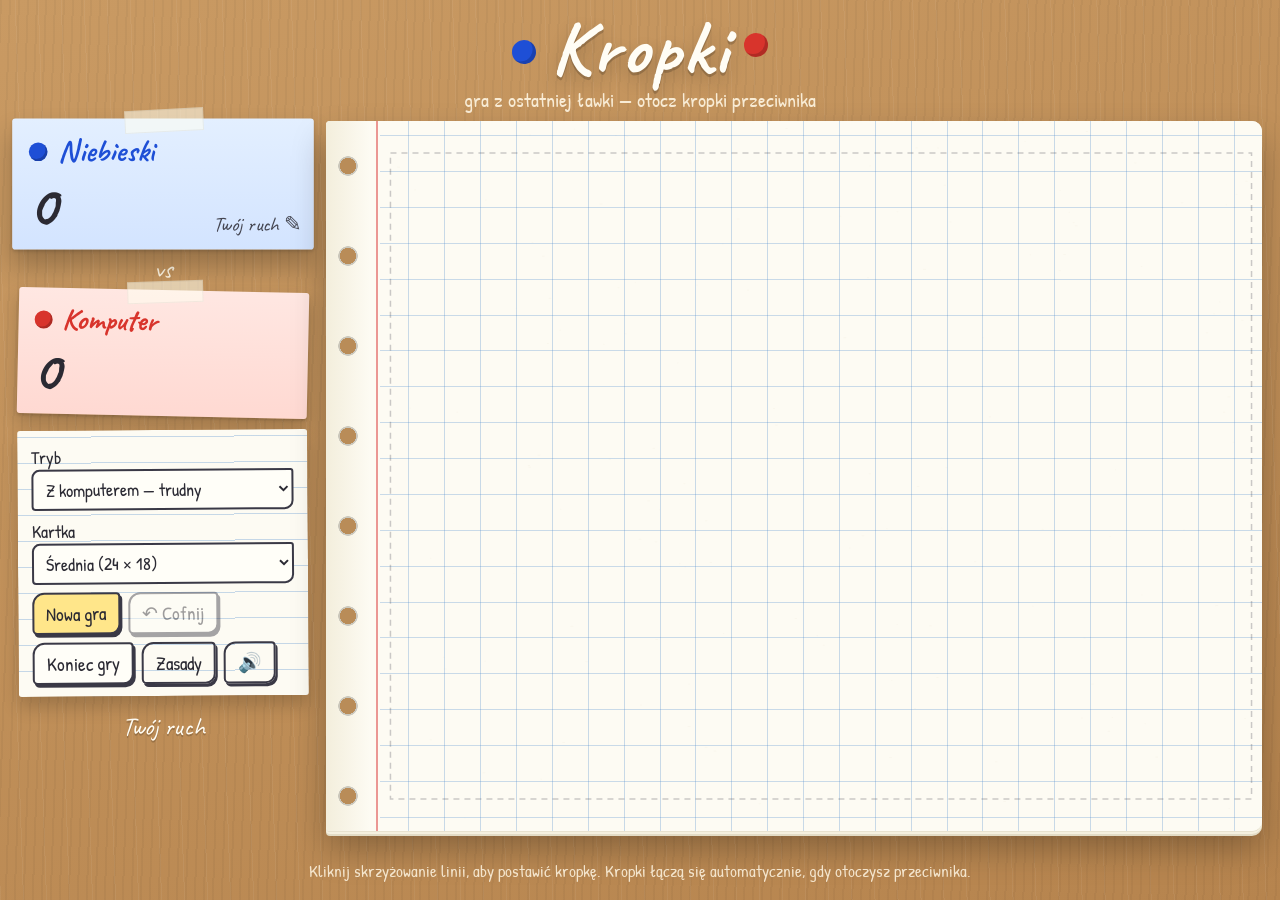
==== index.html @ e4269069 "Kropki: gra w kropki z zeszytu w HTML Co-Authored-By: Claude Opus 5.5 <noreply@anthropic.com> Claude" ====
<!DOCTYPE html>
<html lang="pl">
<head>
  <meta charset="UTF-8">
  <meta name="viewport" content="width=device-width, initial-scale=1, viewport-fit=cover">
  <title>Kropki — gra z zeszytu</title>
  <meta name="description" content="Klasyczna gra w kropki z kratkowanego zeszytu. Otocz kropki przeciwnika!">
  <link rel="preconnect" href="https://fonts.googleapis.com">
  <link rel="preconnect" href="https://fonts.gstatic.com" crossorigin>
  <link href="https://fonts.googleapis.com/css2?family=Caveat:wght@500;700&family=Patrick+Hand&display=swap" rel="stylesheet">
  <link rel="stylesheet" href="css/style.css">
  <link rel="icon" href="data:image/svg+xml,<svg xmlns='http://www.w3.org/2000/svg' viewBox='0 0 32 32'><rect width='32' height='32' rx='6' fill='%23fdfbf3'/><circle cx='10' cy='16' r='5' fill='%231e4fd6'/><circle cx='22' cy='16' r='5' fill='%23d8342c'/></svg>">
</head>
<body>
  <div class="desk">
    <header class="top">
      <h1 class="logo">
        <span class="logo-dot blue"></span>Kropki<span class="logo-dot red"></span>
      </h1>
      <p class="tagline">gra z ostatniej ławki — otocz kropki przeciwnika</p>
    </header>

    <main class="layout">
      <aside class="panel">
        <div class="players">
          <div class="player p1" id="card1">
            <div class="player-head">
              <span class="ink blue"></span>
              <input class="name" id="name1" value="Niebieski" maxlength="14" aria-label="Imię gracza 1">
            </div>
            <div class="score" id="score1">0</div>
            <div class="turn-flag">Twój ruch ✎</div>
          </div>
          <div class="vs">vs</div>
          <div class="player p2" id="card2">
            <div class="player-head">
              <span class="ink red"></span>
              <input class="name" id="name2" value="Czerwony" maxlength="14" aria-label="Imię gracza 2">
            </div>
            <div class="score" id="score2">0</div>
            <div class="turn-flag">Twój ruch ✎</div>
          </div>
        </div>

        <div class="controls">
          <label>Tryb
            <select id="mode">
              <option value="pvp">2 graczy (jeden ekran)</option>
              <option value="ai1">Z komputerem — łatwy</option>
              <option value="ai2" selected>Z komputerem — trudny</option>
            </select>
          </label>
          <label>Kartka
            <select id="size">
              <option value="16x12">Mała (16 × 12)</option>
              <option value="24x18" selected>Średnia (24 × 18)</option>
              <option value="32x24">Duża (32 × 24)</option>
            </select>
          </label>
          <div class="buttons">
            <button id="newGame" class="btn primary">Nowa gra</button>
            <button id="undo" class="btn">↶ Cofnij</button>
            <button id="endGame" class="btn">Koniec gry</button>
            <button id="rulesBtn" class="btn ghost">Zasady</button>
            <button id="soundBtn" class="btn ghost" aria-pressed="true">🔊</button>
          </div>
        </div>
        <p class="status" id="status"></p>
      </aside>

      <section class="notebook">
        <div class="page" id="page">
          <canvas id="board" aria-label="Plansza gry w kropki"></canvas>
          <div class="toast" id="toast"></div>
        </div>
      </section>
    </main>

    <footer class="foot">Kliknij skrzyżowanie linii, aby postawić kropkę. Kropki łączą się automatycznie, gdy otoczysz przeciwnika.</footer>
  </div>

  <dialog id="rules" class="sheet">
    <h2>Zasady gry w kropki</h2>
    <ol>
      <li>Grają dwie osoby, na zmianę stawiając kropki na skrzyżowaniach linii.</li>
      <li>Celem jest <b>otoczenie</b> kropek przeciwnika zamkniętym łańcuchem własnych kropek.</li>
      <li>Łączyć można tylko kropki sąsiednie — w poziomie, w pionie lub po skosie (najbliższe otoczenie).</li>
      <li>Gdy otoczysz kropki przeciwnika, gra sama je obrysuje — są „złapane” i liczą się jako Twoje punkty.</li>
      <li>Złapanych kropek nie można już używać do budowania obwódek. Wnętrze zamkniętego obszaru jest zajęte.</li>
      <li>Jeśli postawisz kropkę wewnątrz cudzego zamkniętego „domku”, zostanie od razu złapana.</li>
      <li>Wygrywa osoba, która pozamyka więcej kropek. Gra kończy się, gdy zabraknie miejsc albo po kliknięciu „Koniec gry”.</li>
    </ol>
    <form method="dialog"><button class="btn primary">Do gry!</button></form>
  </dialog>

  <dialog id="over" class="sheet">
    <h2 id="overTitle">Koniec gry</h2>
    <p id="overText"></p>
    <form method="dialog" class="row">
      <button class="btn" value="close">Zobacz planszę</button>
      <button class="btn primary" value="again">Jeszcze raz</button>
    </form>
  </dialog>

  <script src="js/engine.js"></script>
  <script src="js/app.js"></script>
</body>
</html>
---- css/style.css ----
:root {
  --blue: #1e4fd6;
  --red: #d8342c;
  --paper: #fdfbf3;
  --grid: rgba(80, 140, 205, .32);
  --ink: #2b2a33;
  --desk1: #c99a63;
  --desk2: #b6844e;
  --hand: 'Caveat', 'Patrick Hand', 'Comic Sans MS', cursive;
  --hand2: 'Patrick Hand', 'Caveat', 'Comic Sans MS', cursive;
}

* { box-sizing: border-box; }
html { height: 100%; background: #b6844e; }
body { margin: 0; min-height: 100%; }
body {
  font-family: var(--hand2);
  color: var(--ink);
  background:
    repeating-linear-gradient(92deg, rgba(0,0,0,.035) 0 2px, transparent 2px 9px),
    repeating-linear-gradient(88deg, rgba(255,255,255,.05) 0 1px, transparent 1px 23px),
    linear-gradient(160deg, var(--desk1), var(--desk2));
  min-height: 100vh;
}

.desk { max-width: 1400px; margin: 0 auto; padding: 14px 18px 18px; display: flex; flex-direction: column; min-height: 100vh; }

.top { text-align: center; margin-bottom: 8px; }
.logo {
  font-family: var(--hand); font-weight: 700; font-size: clamp(44px, 7vw, 76px);
  margin: 0; line-height: .9; color: #fffdf5; letter-spacing: 2px;
  text-shadow: 0 3px 0 rgba(0,0,0,.18), 0 8px 18px rgba(0,0,0,.18);
  display: inline-flex; align-items: center; gap: 14px;
}
.logo-dot { width: .32em; height: .32em; border-radius: 50%; display: inline-block; box-shadow: inset -3px -3px 0 rgba(0,0,0,.18); }
.logo-dot.blue { background: var(--blue); transform: translateY(4px) rotate(-8deg); }
.logo-dot.red { background: var(--red); transform: translateY(-3px); }
.tagline { margin: 4px 0 0; color: #fff6e3; font-size: 20px; opacity: .9; }

.layout { display: grid; grid-template-columns: 290px 1fr; gap: 18px; flex: 1; min-height: 0; }

/* ---------- panel boczny: karteczki ---------- */
.panel { display: flex; flex-direction: column; gap: 14px; }
.players { display: flex; flex-direction: column; gap: 6px; align-items: stretch; }
.vs { text-align: center; font-family: var(--hand); font-size: 28px; color: #fff6e3; margin: -2px 0; }

.player {
  position: relative; padding: 12px 16px 14px; border-radius: 3px;
  box-shadow: 0 10px 18px rgba(0,0,0,.18), 0 2px 3px rgba(0,0,0,.15);
  transition: transform .25s ease, box-shadow .25s ease;
}
.player.p1 { background: linear-gradient(180deg, #e3efff, #d3e4ff); transform: rotate(-1.4deg); }
.player.p2 { background: linear-gradient(180deg, #ffe7e2, #ffd9d2); transform: rotate(1.2deg); }
.player::before { /* taśma klejąca */
  content: ''; position: absolute; top: -9px; left: 50%; width: 74px; height: 20px; margin-left: -37px;
  background: rgba(255,255,240,.55); border: 1px solid rgba(0,0,0,.05); transform: rotate(-3deg);
}
.player.active { transform: rotate(0) scale(1.04); box-shadow: 0 16px 26px rgba(0,0,0,.24), 0 2px 3px rgba(0,0,0,.15); }
.player-head { display: flex; align-items: center; gap: 10px; }
.ink { width: 18px; height: 18px; border-radius: 50%; flex: none; box-shadow: inset -2px -2px 0 rgba(0,0,0,.2); }
.ink.blue { background: var(--blue); }
.ink.red { background: var(--red); }
.name {
  font-family: var(--hand); font-weight: 700; font-size: 30px; border: 0; background: transparent;
  width: 100%; color: var(--ink); padding: 0; outline: none; border-bottom: 2px dashed transparent;
}
.name:focus { border-bottom-color: rgba(0,0,0,.25); }
.p1 .name { color: var(--blue); }
.p2 .name { color: var(--red); }
.score { font-family: var(--hand); font-weight: 700; font-size: 58px; line-height: 1; margin-top: 2px; }
.score.bump { animation: bump .5s ease; }
@keyframes bump { 0% { transform: scale(1); } 40% { transform: scale(1.35) rotate(-4deg); } 100% { transform: scale(1); } }
.turn-flag {
  position: absolute; right: 12px; bottom: 12px; font-size: 20px; opacity: 0; transform: translateY(4px);
  transition: .25s; font-family: var(--hand);
}
.player.active .turn-flag { opacity: .85; transform: none; }

.controls {
  background: var(--paper); padding: 14px 14px 12px; border-radius: 3px; transform: rotate(-.4deg);
  box-shadow: 0 10px 18px rgba(0,0,0,.18);
  background-image: repeating-linear-gradient(0deg, transparent 0 25px, var(--grid) 25px 26px);
}
.controls label { display: flex; flex-direction: column; font-size: 18px; margin-bottom: 8px; }
select {
  font-family: var(--hand2); font-size: 18px; padding: 5px 8px; border: 2px solid #3a3946;
  border-radius: 8px 3px 9px 4px; background: #fffef8; color: var(--ink); cursor: pointer;
}
.buttons { display: flex; flex-wrap: wrap; gap: 8px; margin-top: 4px; }
.btn {
  font-family: var(--hand2); font-size: 19px; padding: 6px 12px; cursor: pointer; color: var(--ink);
  background: #fffef8; border: 2px solid #3a3946; border-radius: 12px 4px 10px 5px;
  box-shadow: 2px 3px 0 #3a3946; transition: transform .1s, box-shadow .1s;
}
.btn:hover { transform: translate(-1px, -1px); box-shadow: 3px 4px 0 #3a3946; }
.btn:active { transform: translate(2px, 3px); box-shadow: 0 0 0 #3a3946; }
.btn.primary { background: #ffe68a; }
.btn.ghost { background: transparent; }
.btn:disabled { opacity: .45; pointer-events: none; }

.status {
  margin: 0; font-family: var(--hand); font-size: 26px; color: #fffdf5; text-align: center;
  text-shadow: 0 2px 0 rgba(0,0,0,.18); min-height: 1.3em;
}

/* ---------- zeszyt ---------- */
.notebook { min-height: 0; display: flex; height: calc(100vh - 190px); min-height: 440px; }
.page {
  position: relative; flex: 1; min-height: 420px; background: var(--paper); border-radius: 4px 10px 10px 4px;
  box-shadow: 0 1px 0 #e8e2cf, 0 3px 0 #f5f0df, 0 5px 0 #e3dcc6, 0 18px 34px rgba(0,0,0,.28);
  padding-left: 54px; overflow: hidden;
}
.page::before { /* dziurki od segregatora */
  content: ''; position: absolute; left: 0; top: 0; bottom: 0; width: 44px;
  background: radial-gradient(circle at 22px 50%, #b98c58 0 8px, rgba(0,0,0,.18) 8px 9.5px, transparent 10px) 0 0 / 44px 90px repeat-y,
              linear-gradient(90deg, #f3eedc, var(--paper));
}
.page::after { /* czerwony margines */
  content: ''; position: absolute; left: 50px; top: 0; bottom: 0; width: 2px; background: rgba(220, 70, 70, .55);
}
canvas#board { position: absolute; top: 0; bottom: 0; left: 54px; width: calc(100% - 54px); height: 100%; display: block; touch-action: manipulation; cursor: crosshair; }

.toast {
  position: absolute; left: 50%; top: 18px; transform: translate(-50%, -20px) rotate(-2deg); opacity: 0;
  background: #fff3a6; padding: 6px 16px; font-family: var(--hand); font-weight: 700; font-size: 26px;
  box-shadow: 0 8px 16px rgba(0,0,0,.2); transition: .3s; pointer-events: none; white-space: nowrap;
}
.toast.show { opacity: 1; transform: translate(-50%, 0) rotate(-2deg); }

.foot { text-align: center; color: #fff6e3; font-size: 17px; margin-top: 12px; opacity: .85; }

/* ---------- okna dialogowe ---------- */
dialog.sheet {
  border: 0; padding: 22px 28px; max-width: 560px; width: calc(100% - 32px); border-radius: 4px; color: var(--ink);
  background: var(--paper) repeating-linear-gradient(0deg, transparent 0 27px, var(--grid) 27px 28px);
  box-shadow: 0 24px 60px rgba(0,0,0,.4); font-size: 20px; line-height: 28px;
}
dialog::backdrop { background: rgba(40, 25, 10, .45); backdrop-filter: blur(2px); }
dialog h2 { font-family: var(--hand); font-size: 40px; margin: 0 0 6px; line-height: 1.1; }
dialog ol { padding-left: 22px; margin: 6px 0 14px; }
dialog .row { display: flex; gap: 10px; justify-content: flex-end; }
#overText { font-size: 24px; }

/* ---------- mobile ---------- */
@media (max-width: 860px) {
  .desk { padding: 8px 8px 12px; }
  .layout { grid-template-columns: 1fr; }
  .panel { order: 0; }
  .players { flex-direction: row; align-items: center; }
  .player { flex: 1; padding: 8px 10px 10px; }
  .name { font-size: 22px; }
  .score { font-size: 40px; }
  .turn-flag { font-size: 16px; right: 8px; bottom: 6px; }
  .vs { font-size: 22px; }
  .controls { padding: 10px; }
  .controls label { display: inline-flex; width: calc(50% - 6px); margin-right: 4px; font-size: 16px; }
  .btn { font-size: 17px; padding: 5px 9px; }
  .notebook { height: auto; min-height: 0; }
  .page { min-height: 72vh; padding-left: 26px; }
  canvas#board { left: 26px; width: calc(100% - 26px); }
  .page::before { width: 20px; background: radial-gradient(circle at 10px 50%, #b98c58 0 5px, transparent 6px) 0 0 / 20px 60px repeat-y, linear-gradient(90deg, #f3eedc, var(--paper)); }
  .page::after { left: 23px; }
  .foot { font-size: 15px; }
}
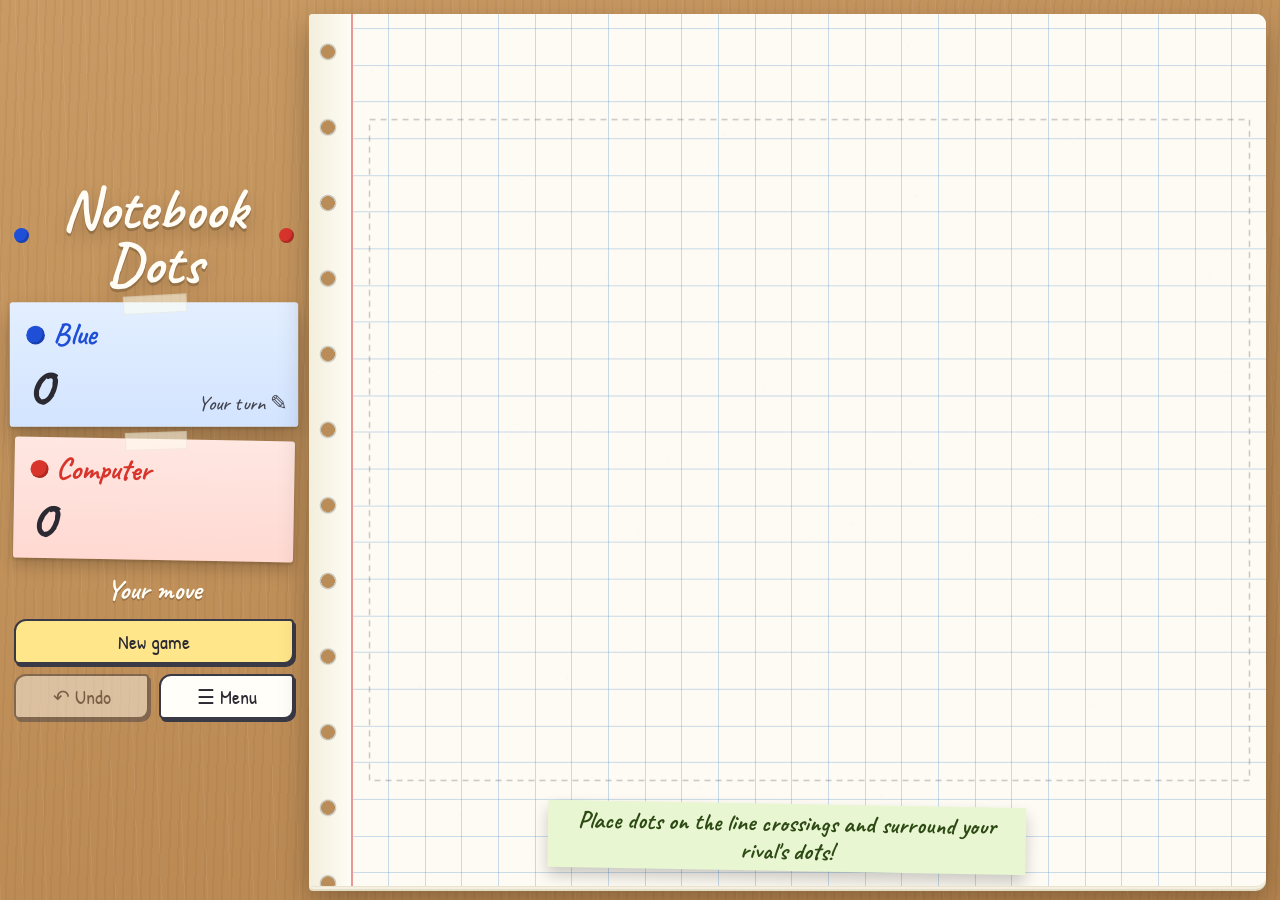
==== commit 8b3667a9: "Optymalizacja pod CrazyGames: EN/DE/ES, układ bez przewijania, SDK v3, okładki i filmy - tłumaczenia" ====
--- a/index.html
+++ b/index.html
@@ -1,107 +1,108 @@
 <!DOCTYPE html>
-<html lang="pl">
+<html lang="en">
 <head>
   <meta charset="UTF-8">
-  <meta name="viewport" content="width=device-width, initial-scale=1, viewport-fit=cover">
-  <title>Kropki — gra z zeszytu</title>
-  <meta name="description" content="Klasyczna gra w kropki z kratkowanego zeszytu. Otocz kropki przeciwnika!">
-  <link rel="preconnect" href="https://fonts.googleapis.com">
-  <link rel="preconnect" href="https://fonts.gstatic.com" crossorigin>
-  <link href="https://fonts.googleapis.com/css2?family=Caveat:wght@500;700&family=Patrick+Hand&display=swap" rel="stylesheet">
+  <meta name="viewport" content="width=device-width, initial-scale=1, maximum-scale=1, user-scalable=no">
+  <title>Notebook Dots — the classic paper game</title>
+  <meta name="description" content="The classic notebook dots game: surround your opponent's dots on squared paper.">
+  <!-- CrazyGames SDK v3 (poza CrazyGames działa w trybie "disabled", gra działa normalnie) -->
+  <script src="https://sdk.crazygames.com/crazygames-sdk-v3.js"></script>
+  <link rel="preload" href="fonts/caveat-latin-700-normal.woff2" as="font" type="font/woff2" crossorigin>
   <link rel="stylesheet" href="css/style.css">
   <link rel="icon" href="data:image/svg+xml,<svg xmlns='http://www.w3.org/2000/svg' viewBox='0 0 32 32'><rect width='32' height='32' rx='6' fill='%23fdfbf3'/><circle cx='10' cy='16' r='5' fill='%231e4fd6'/><circle cx='22' cy='16' r='5' fill='%23d8342c'/></svg>">
 </head>
 <body>
-  <div class="desk">
-    <header class="top">
-      <h1 class="logo">
-        <span class="logo-dot blue"></span>Kropki<span class="logo-dot red"></span>
-      </h1>
-      <p class="tagline">gra z ostatniej ławki — otocz kropki przeciwnika</p>
-    </header>
+  <div class="app">
+    <aside class="side">
+      <div class="brand">
+        <span class="logo-dot blue"></span><span class="logo" data-i18n="title">Notebook Dots</span><span class="logo-dot red"></span>
+      </div>
 
-    <main class="layout">
-      <aside class="panel">
-        <div class="players">
-          <div class="player p1" id="card1">
-            <div class="player-head">
-              <span class="ink blue"></span>
-              <input class="name" id="name1" value="Niebieski" maxlength="14" aria-label="Imię gracza 1">
-            </div>
-            <div class="score" id="score1">0</div>
-            <div class="turn-flag">Twój ruch ✎</div>
+      <div class="players">
+        <div class="player p1" id="card1">
+          <div class="player-head">
+            <span class="ink blue"></span>
+            <input class="name" id="name1" maxlength="14" autocomplete="off" spellcheck="false">
           </div>
-          <div class="vs">vs</div>
-          <div class="player p2" id="card2">
-            <div class="player-head">
-              <span class="ink red"></span>
-              <input class="name" id="name2" value="Czerwony" maxlength="14" aria-label="Imię gracza 2">
-            </div>
-            <div class="score" id="score2">0</div>
-            <div class="turn-flag">Twój ruch ✎</div>
+          <div class="score" id="score1">0</div>
+          <div class="turn-flag" data-i18n="yourTurnFlag"></div>
+        </div>
+        <div class="player p2" id="card2">
+          <div class="player-head">
+            <span class="ink red"></span>
+            <input class="name" id="name2" maxlength="14" autocomplete="off" spellcheck="false">
           </div>
+          <div class="score" id="score2">0</div>
+          <div class="turn-flag" data-i18n="yourTurnFlag"></div>
         </div>
+      </div>
 
-        <div class="controls">
-          <label>Tryb
-            <select id="mode">
-              <option value="pvp">2 graczy (jeden ekran)</option>
-              <option value="ai1">Z komputerem — łatwy</option>
-              <option value="ai2" selected>Z komputerem — trudny</option>
-            </select>
-          </label>
-          <label>Kartka
-            <select id="size">
-              <option value="16x12">Mała (16 × 12)</option>
-              <option value="24x18" selected>Średnia (24 × 18)</option>
-              <option value="32x24">Duża (32 × 24)</option>
-            </select>
-          </label>
-          <div class="buttons">
-            <button id="newGame" class="btn primary">Nowa gra</button>
-            <button id="undo" class="btn">↶ Cofnij</button>
-            <button id="endGame" class="btn">Koniec gry</button>
-            <button id="rulesBtn" class="btn ghost">Zasady</button>
-            <button id="soundBtn" class="btn ghost" aria-pressed="true">🔊</button>
-          </div>
-        </div>
-        <p class="status" id="status"></p>
-      </aside>
+      <p class="status" id="status"></p>
 
-      <section class="notebook">
-        <div class="page" id="page">
-          <canvas id="board" aria-label="Plansza gry w kropki"></canvas>
-          <div class="toast" id="toast"></div>
-        </div>
-      </section>
+      <div class="buttons">
+        <button id="newGame" class="btn primary" data-i18n="newGame"></button>
+        <button id="undo" class="btn"><span aria-hidden="true">↶</span> <span data-i18n="undo"></span></button>
+        <button id="menuBtn" class="btn"><span aria-hidden="true">☰</span> <span data-i18n="menu"></span></button>
+      </div>
+    </aside>
+
+    <main class="board-wrap">
+      <div class="page" id="page">
+        <canvas id="board"></canvas>
+        <div class="hint" id="hint" data-i18n="hint"></div>
+        <div class="toast" id="toast"></div>
+      </div>
     </main>
-
-    <footer class="foot">Kliknij skrzyżowanie linii, aby postawić kropkę. Kropki łączą się automatycznie, gdy otoczysz przeciwnika.</footer>
   </div>
 
+  <dialog id="menu" class="sheet">
+    <h2 data-i18n="menu"></h2>
+    <div class="form">
+      <label><span data-i18n="mode"></span>
+        <select id="mode">
+          <option value="pvp" data-i18n="modePvp"></option>
+          <option value="ai1" data-i18n="modeAi1"></option>
+          <option value="ai2" data-i18n="modeAi2"></option>
+        </select>
+      </label>
+      <label><span data-i18n="size"></span>
+        <select id="size">
+          <option value="16x12" data-i18n-size="sizeS"></option>
+          <option value="24x18" data-i18n-size="sizeM"></option>
+          <option value="32x24" data-i18n-size="sizeL"></option>
+        </select>
+      </label>
+      <label><span data-i18n="language"></span>
+        <select id="lang"></select>
+      </label>
+      <label><span data-i18n="sound"></span>
+        <button id="soundBtn" class="btn toggle" type="button"></button>
+      </label>
+    </div>
+    <div class="row">
+      <button id="rulesBtn" class="btn ghost" type="button" data-i18n="rules"></button>
+      <button id="endGame" class="btn ghost" type="button" data-i18n="endGame"></button>
+      <button id="menuClose" class="btn primary" type="button" data-i18n="done"></button>
+    </div>
+  </dialog>
+
   <dialog id="rules" class="sheet">
-    <h2>Zasady gry w kropki</h2>
-    <ol>
-      <li>Grają dwie osoby, na zmianę stawiając kropki na skrzyżowaniach linii.</li>
-      <li>Celem jest <b>otoczenie</b> kropek przeciwnika zamkniętym łańcuchem własnych kropek.</li>
-      <li>Łączyć można tylko kropki sąsiednie — w poziomie, w pionie lub po skosie (najbliższe otoczenie).</li>
-      <li>Gdy otoczysz kropki przeciwnika, gra sama je obrysuje — są „złapane” i liczą się jako Twoje punkty.</li>
-      <li>Złapanych kropek nie można już używać do budowania obwódek. Wnętrze zamkniętego obszaru jest zajęte.</li>
-      <li>Jeśli postawisz kropkę wewnątrz cudzego zamkniętego „domku”, zostanie od razu złapana.</li>
-      <li>Wygrywa osoba, która pozamyka więcej kropek. Gra kończy się, gdy zabraknie miejsc albo po kliknięciu „Koniec gry”.</li>
-    </ol>
-    <form method="dialog"><button class="btn primary">Do gry!</button></form>
+    <h2 data-i18n="rulesTitle"></h2>
+    <ol id="rulesList"></ol>
+    <div class="row"><button id="rulesClose" class="btn primary" type="button" data-i18n="rulesOk"></button></div>
   </dialog>
 
   <dialog id="over" class="sheet">
-    <h2 id="overTitle">Koniec gry</h2>
+    <h2 id="overTitle"></h2>
     <p id="overText"></p>
-    <form method="dialog" class="row">
-      <button class="btn" value="close">Zobacz planszę</button>
-      <button class="btn primary" value="again">Jeszcze raz</button>
-    </form>
+    <div class="row">
+      <button id="overView" class="btn" type="button" data-i18n="viewBoard"></button>
+      <button id="overAgain" class="btn primary" type="button" data-i18n="again"></button>
+    </div>
   </dialog>
 
+  <script src="js/i18n.js"></script>
+  <script src="js/platform.js"></script>
   <script src="js/engine.js"></script>
   <script src="js/app.js"></script>
 </body>
--- a/css/style.css
+++ b/css/style.css
@@ -1,96 +1,109 @@
+/* ---------- czcionki w paczce (SIL OFL 1.1) ---------- */
+@font-face { font-family: 'Caveat'; font-weight: 500; font-display: swap; src: url(../fonts/caveat-latin-500-normal.woff2) format('woff2');
+  unicode-range: U+0000-00FF,U+0131,U+0152-0153,U+02BB-02BC,U+02C6,U+02DA,U+02DC,U+2000-206F,U+20AC,U+2122,U+2191,U+2193,U+2212,U+2215,U+FEFF,U+FFFD; }
+@font-face { font-family: 'Caveat'; font-weight: 500; font-display: swap; src: url(../fonts/caveat-latin-ext-500-normal.woff2) format('woff2');
+  unicode-range: U+0100-02BA,U+02BD-02C5,U+02C7-02CC,U+02CE-02D7,U+02DD-02FF,U+1E00-1E9F,U+1EF2-1EFF,U+2020,U+20A0-20AB,U+20AD-20C0,U+2113,U+2C60-2C7F,U+A720-A7FF; }
+@font-face { font-family: 'Caveat'; font-weight: 700; font-display: swap; src: url(../fonts/caveat-latin-700-normal.woff2) format('woff2');
+  unicode-range: U+0000-00FF,U+0131,U+0152-0153,U+02BB-02BC,U+02C6,U+02DA,U+02DC,U+2000-206F,U+20AC,U+2122,U+2191,U+2193,U+2212,U+2215,U+FEFF,U+FFFD; }
+@font-face { font-family: 'Caveat'; font-weight: 700; font-display: swap; src: url(../fonts/caveat-latin-ext-700-normal.woff2) format('woff2');
+  unicode-range: U+0100-02BA,U+02BD-02C5,U+02C7-02CC,U+02CE-02D7,U+02DD-02FF,U+1E00-1E9F,U+1EF2-1EFF,U+2020,U+20A0-20AB,U+20AD-20C0,U+2113,U+2C60-2C7F,U+A720-A7FF; }
+@font-face { font-family: 'Patrick Hand'; font-weight: 400; font-display: swap; src: url(../fonts/patrick-hand-latin-400-normal.woff2) format('woff2');
+  unicode-range: U+0000-00FF,U+0131,U+0152-0153,U+02BB-02BC,U+02C6,U+02DA,U+02DC,U+2000-206F,U+20AC,U+2122,U+2191,U+2193,U+2212,U+2215,U+FEFF,U+FFFD; }
+@font-face { font-family: 'Patrick Hand'; font-weight: 400; font-display: swap; src: url(../fonts/patrick-hand-latin-ext-400-normal.woff2) format('woff2');
+  unicode-range: U+0100-02BA,U+02BD-02C5,U+02C7-02CC,U+02CE-02D7,U+02DD-02FF,U+1E00-1E9F,U+1EF2-1EFF,U+2020,U+20A0-20AB,U+20AD-20C0,U+2113,U+2C60-2C7F,U+A720-A7FF; }
+
 :root {
   --blue: #1e4fd6;
   --red: #d8342c;
   --paper: #fdfbf3;
   --grid: rgba(80, 140, 205, .32);
   --ink: #2b2a33;
-  --desk1: #c99a63;
-  --desk2: #b6844e;
   --hand: 'Caveat', 'Patrick Hand', 'Comic Sans MS', cursive;
   --hand2: 'Patrick Hand', 'Caveat', 'Comic Sans MS', cursive;
+  --gap: clamp(6px, 1.6vmin, 16px);
+  --holes: clamp(20px, 4.2vmin, 44px);
 }
 
 * { box-sizing: border-box; }
-html { height: 100%; background: #b6844e; }
-body { margin: 0; min-height: 100%; }
+html, body { height: 100%; margin: 0; overflow: hidden; }
 body {
   font-family: var(--hand2);
   color: var(--ink);
   background:
     repeating-linear-gradient(92deg, rgba(0,0,0,.035) 0 2px, transparent 2px 9px),
     repeating-linear-gradient(88deg, rgba(255,255,255,.05) 0 1px, transparent 1px 23px),
-    linear-gradient(160deg, var(--desk1), var(--desk2));
-  min-height: 100vh;
+    linear-gradient(160deg, #c99a63, #b6844e);
+  /* wymóg CrazyGames (mobile): brak zaznaczania i lupy */
+  -webkit-user-select: none; -moz-user-select: none; -ms-user-select: none; user-select: none;
+  -webkit-touch-callout: none;
+  -webkit-tap-highlight-color: transparent;
+  overscroll-behavior: none;
+  touch-action: manipulation;
 }
+input { -webkit-user-select: text; user-select: text; }
 
-.desk { max-width: 1400px; margin: 0 auto; padding: 14px 18px 18px; display: flex; flex-direction: column; min-height: 100vh; }
+/* ---------- układ: zawsze mieści się w oknie, bez przewijania ---------- */
+.app {
+  height: 100vh; height: 100dvh; width: 100vw;
+  display: grid; grid-template-columns: clamp(165px, 23vw, 280px) minmax(0, 1fr);
+  gap: var(--gap); padding: var(--gap);
+}
+.side { display: flex; flex-direction: column; justify-content: center; gap: clamp(4px, 1.4vh, 14px); min-height: 0; min-width: 0; }
 
-.top { text-align: center; margin-bottom: 8px; }
+.brand { display: flex; align-items: center; justify-content: center; gap: .25em; font-size: clamp(26px, 6.5vh, 58px); }
 .logo {
-  font-family: var(--hand); font-weight: 700; font-size: clamp(44px, 7vw, 76px);
-  margin: 0; line-height: .9; color: #fffdf5; letter-spacing: 2px;
+  font-family: var(--hand); font-weight: 700; line-height: .95; color: #fffdf5; text-align: center;
   text-shadow: 0 3px 0 rgba(0,0,0,.18), 0 8px 18px rgba(0,0,0,.18);
-  display: inline-flex; align-items: center; gap: 14px;
 }
-.logo-dot { width: .32em; height: .32em; border-radius: 50%; display: inline-block; box-shadow: inset -3px -3px 0 rgba(0,0,0,.18); }
-.logo-dot.blue { background: var(--blue); transform: translateY(4px) rotate(-8deg); }
-.logo-dot.red { background: var(--red); transform: translateY(-3px); }
-.tagline { margin: 4px 0 0; color: #fff6e3; font-size: 20px; opacity: .9; }
+.logo-dot { width: .26em; height: .26em; flex: none; border-radius: 50%; box-shadow: inset -2px -2px 0 rgba(0,0,0,.18); }
+.logo-dot.blue { background: var(--blue); }
+.logo-dot.red { background: var(--red); }
 
-.layout { display: grid; grid-template-columns: 290px 1fr; gap: 18px; flex: 1; min-height: 0; }
-
-/* ---------- panel boczny: karteczki ---------- */
-.panel { display: flex; flex-direction: column; gap: 14px; }
-.players { display: flex; flex-direction: column; gap: 6px; align-items: stretch; }
-.vs { text-align: center; font-family: var(--hand); font-size: 28px; color: #fff6e3; margin: -2px 0; }
-
+.players { display: flex; flex-direction: column; gap: clamp(6px, 1.6vh, 14px); }
 .player {
-  position: relative; padding: 12px 16px 14px; border-radius: 3px;
-  box-shadow: 0 10px 18px rgba(0,0,0,.18), 0 2px 3px rgba(0,0,0,.15);
+  position: relative; padding: clamp(5px, 1.3vh, 12px) clamp(8px, 1.4vw, 16px); border-radius: 3px;
+  box-shadow: 0 8px 16px rgba(0,0,0,.18), 0 2px 3px rgba(0,0,0,.15);
   transition: transform .25s ease, box-shadow .25s ease;
 }
-.player.p1 { background: linear-gradient(180deg, #e3efff, #d3e4ff); transform: rotate(-1.4deg); }
-.player.p2 { background: linear-gradient(180deg, #ffe7e2, #ffd9d2); transform: rotate(1.2deg); }
-.player::before { /* taśma klejąca */
-  content: ''; position: absolute; top: -9px; left: 50%; width: 74px; height: 20px; margin-left: -37px;
+.player.p1 { background: linear-gradient(180deg, #e3efff, #d3e4ff); transform: rotate(-1.2deg); }
+.player.p2 { background: linear-gradient(180deg, #ffe7e2, #ffd9d2); transform: rotate(1deg); }
+.player::before {
+  content: ''; position: absolute; top: -7px; left: 50%; width: 60px; height: 16px; margin-left: -30px;
   background: rgba(255,255,240,.55); border: 1px solid rgba(0,0,0,.05); transform: rotate(-3deg);
 }
-.player.active { transform: rotate(0) scale(1.04); box-shadow: 0 16px 26px rgba(0,0,0,.24), 0 2px 3px rgba(0,0,0,.15); }
-.player-head { display: flex; align-items: center; gap: 10px; }
-.ink { width: 18px; height: 18px; border-radius: 50%; flex: none; box-shadow: inset -2px -2px 0 rgba(0,0,0,.2); }
+.player.active { transform: rotate(0) scale(1.03); box-shadow: 0 14px 24px rgba(0,0,0,.24), 0 2px 3px rgba(0,0,0,.15); }
+.player-head { display: flex; align-items: center; gap: 8px; }
+.ink { width: clamp(12px, 2.2vh, 18px); height: clamp(12px, 2.2vh, 18px); border-radius: 50%; flex: none; box-shadow: inset -2px -2px 0 rgba(0,0,0,.2); }
 .ink.blue { background: var(--blue); }
 .ink.red { background: var(--red); }
 .name {
-  font-family: var(--hand); font-weight: 700; font-size: 30px; border: 0; background: transparent;
-  width: 100%; color: var(--ink); padding: 0; outline: none; border-bottom: 2px dashed transparent;
+  font-family: var(--hand); font-weight: 700; font-size: clamp(18px, 3.8vh, 30px); border: 0; background: transparent;
+  width: 100%; min-width: 0; padding: 0; outline: none; border-bottom: 2px dashed transparent;
 }
 .name:focus { border-bottom-color: rgba(0,0,0,.25); }
 .p1 .name { color: var(--blue); }
 .p2 .name { color: var(--red); }
-.score { font-family: var(--hand); font-weight: 700; font-size: 58px; line-height: 1; margin-top: 2px; }
+.score { font-family: var(--hand); font-weight: 700; font-size: clamp(28px, 8vh, 58px); line-height: 1; }
 .score.bump { animation: bump .5s ease; }
-@keyframes bump { 0% { transform: scale(1); } 40% { transform: scale(1.35) rotate(-4deg); } 100% { transform: scale(1); } }
+@keyframes bump { 40% { transform: scale(1.35) rotate(-4deg); } }
 .turn-flag {
-  position: absolute; right: 12px; bottom: 12px; font-size: 20px; opacity: 0; transform: translateY(4px);
-  transition: .25s; font-family: var(--hand);
+  position: absolute; right: 10px; bottom: clamp(4px, 1.2vh, 12px); font-family: var(--hand);
+  font-size: clamp(14px, 2.6vh, 20px); opacity: 0; transform: translateY(4px); transition: .25s;
 }
 .player.active .turn-flag { opacity: .85; transform: none; }
 
-.controls {
-  background: var(--paper); padding: 14px 14px 12px; border-radius: 3px; transform: rotate(-.4deg);
-  box-shadow: 0 10px 18px rgba(0,0,0,.18);
-  background-image: repeating-linear-gradient(0deg, transparent 0 25px, var(--grid) 25px 26px);
+.status {
+  margin: 0; font-family: var(--hand); font-weight: 700; font-size: clamp(18px, 3.8vh, 28px); color: #fffdf5;
+  text-align: center; text-shadow: 0 2px 0 rgba(0,0,0,.18); min-height: 1.2em; line-height: 1.2;
 }
-.controls label { display: flex; flex-direction: column; font-size: 18px; margin-bottom: 8px; }
-select {
-  font-family: var(--hand2); font-size: 18px; padding: 5px 8px; border: 2px solid #3a3946;
-  border-radius: 8px 3px 9px 4px; background: #fffef8; color: var(--ink); cursor: pointer;
-}
-.buttons { display: flex; flex-wrap: wrap; gap: 8px; margin-top: 4px; }
+
+.buttons { display: grid; grid-template-columns: 1fr 1fr; gap: clamp(5px, 1.2vh, 10px); }
+.buttons #newGame { grid-column: 1 / -1; }
 .btn {
-  font-family: var(--hand2); font-size: 19px; padding: 6px 12px; cursor: pointer; color: var(--ink);
-  background: #fffef8; border: 2px solid #3a3946; border-radius: 12px 4px 10px 5px;
-  box-shadow: 2px 3px 0 #3a3946; transition: transform .1s, box-shadow .1s;
+  font-family: var(--hand2); font-size: clamp(15px, 2.9vh, 20px); padding: clamp(3px, .8vh, 7px) 10px;
+  cursor: pointer; color: var(--ink); background: #fffef8; border: 2px solid #3a3946;
+  border-radius: 12px 4px 10px 5px; box-shadow: 2px 3px 0 #3a3946; transition: transform .1s, box-shadow .1s;
+  white-space: nowrap; overflow: hidden; text-overflow: ellipsis;
 }
 .btn:hover { transform: translate(-1px, -1px); box-shadow: 3px 4px 0 #3a3946; }
 .btn:active { transform: translate(2px, 3px); box-shadow: 0 0 0 #3a3946; }
@@ -98,67 +111,78 @@
 .btn.ghost { background: transparent; }
 .btn:disabled { opacity: .45; pointer-events: none; }
 
-.status {
-  margin: 0; font-family: var(--hand); font-size: 26px; color: #fffdf5; text-align: center;
-  text-shadow: 0 2px 0 rgba(0,0,0,.18); min-height: 1.3em;
+/* ---------- zeszyt ---------- */
+.board-wrap { min-width: 0; min-height: 0; display: flex; }
+.page {
+  position: relative; flex: 1; min-width: 0; min-height: 0; background: var(--paper);
+  border-radius: 4px 10px 10px 4px; overflow: hidden;
+  box-shadow: 0 1px 0 #e8e2cf, 0 3px 0 #f5f0df, 0 5px 0 #e3dcc6, 0 14px 30px rgba(0,0,0,.28);
+}
+.page::before {
+  content: ''; position: absolute; left: 0; top: 0; bottom: 0; width: var(--holes);
+  background:
+    radial-gradient(circle at calc(var(--holes) / 2) 50%, #b98c58 0 calc(var(--holes) * .18), rgba(0,0,0,.18) calc(var(--holes) * .18) calc(var(--holes) * .21), transparent calc(var(--holes) * .23)) 0 0 / var(--holes) calc(var(--holes) * 2) repeat-y,
+    linear-gradient(90deg, #f3eedc, var(--paper));
+}
+.page::after { content: ''; position: absolute; left: calc(var(--holes) + 4px); top: 0; bottom: 0; width: 2px; background: rgba(220,70,70,.55); }
+canvas#board {
+  position: absolute; top: 0; bottom: 0; left: calc(var(--holes) + 6px);
+  width: calc(100% - var(--holes) - 6px); height: 100%; display: block; touch-action: none; cursor: crosshair;
 }
 
-/* ---------- zeszyt ---------- */
-.notebook { min-height: 0; display: flex; height: calc(100vh - 190px); min-height: 440px; }
-.page {
-  position: relative; flex: 1; min-height: 420px; background: var(--paper); border-radius: 4px 10px 10px 4px;
-  box-shadow: 0 1px 0 #e8e2cf, 0 3px 0 #f5f0df, 0 5px 0 #e3dcc6, 0 18px 34px rgba(0,0,0,.28);
-  padding-left: 54px; overflow: hidden;
+.toast, .hint {
+  position: absolute; left: 50%; pointer-events: none; font-family: var(--hand); font-weight: 700;
+  box-shadow: 0 8px 16px rgba(0,0,0,.2); max-width: 86%; text-align: center; transition: .35s;
 }
-.page::before { /* dziurki od segregatora */
-  content: ''; position: absolute; left: 0; top: 0; bottom: 0; width: 44px;
-  background: radial-gradient(circle at 22px 50%, #b98c58 0 8px, rgba(0,0,0,.18) 8px 9.5px, transparent 10px) 0 0 / 44px 90px repeat-y,
-              linear-gradient(90deg, #f3eedc, var(--paper));
-}
-.page::after { /* czerwony margines */
-  content: ''; position: absolute; left: 50px; top: 0; bottom: 0; width: 2px; background: rgba(220, 70, 70, .55);
-}
-canvas#board { position: absolute; top: 0; bottom: 0; left: 54px; width: calc(100% - 54px); height: 100%; display: block; touch-action: manipulation; cursor: crosshair; }
-
 .toast {
-  position: absolute; left: 50%; top: 18px; transform: translate(-50%, -20px) rotate(-2deg); opacity: 0;
-  background: #fff3a6; padding: 6px 16px; font-family: var(--hand); font-weight: 700; font-size: 26px;
-  box-shadow: 0 8px 16px rgba(0,0,0,.2); transition: .3s; pointer-events: none; white-space: nowrap;
+  top: 12px; transform: translate(-50%, -20px) rotate(-2deg); opacity: 0;
+  background: #fff3a6; padding: 4px 14px; font-size: clamp(18px, 3.8vh, 26px); white-space: nowrap;
 }
 .toast.show { opacity: 1; transform: translate(-50%, 0) rotate(-2deg); }
-
-.foot { text-align: center; color: #fff6e3; font-size: 17px; margin-top: 12px; opacity: .85; }
+.hint {
+  bottom: 14px; transform: translate(-50%, 0) rotate(1deg); background: #e8f7d2; color: #2d4a14;
+  padding: 6px 14px; font-size: clamp(16px, 3.3vh, 24px); line-height: 1.15;
+}
+.hint.hidden { opacity: 0; transform: translate(-50%, 16px) rotate(1deg); }
 
 /* ---------- okna dialogowe ---------- */
 dialog.sheet {
-  border: 0; padding: 22px 28px; max-width: 560px; width: calc(100% - 32px); border-radius: 4px; color: var(--ink);
+  border: 0; padding: clamp(12px, 3vh, 22px) clamp(16px, 3vw, 28px); max-width: 560px; width: calc(100% - 24px);
+  max-height: calc(100dvh - 24px); overflow: auto; border-radius: 4px; color: var(--ink);
   background: var(--paper) repeating-linear-gradient(0deg, transparent 0 27px, var(--grid) 27px 28px);
-  box-shadow: 0 24px 60px rgba(0,0,0,.4); font-size: 20px; line-height: 28px;
+  box-shadow: 0 24px 60px rgba(0,0,0,.4); font-size: clamp(16px, 3vh, 20px); line-height: 1.4;
 }
-dialog::backdrop { background: rgba(40, 25, 10, .45); backdrop-filter: blur(2px); }
-dialog h2 { font-family: var(--hand); font-size: 40px; margin: 0 0 6px; line-height: 1.1; }
-dialog ol { padding-left: 22px; margin: 6px 0 14px; }
-dialog .row { display: flex; gap: 10px; justify-content: flex-end; }
-#overText { font-size: 24px; }
+dialog::backdrop { background: rgba(40, 25, 10, .45); }
+dialog h2 { font-family: var(--hand); font-size: clamp(28px, 6vh, 40px); margin: 0 0 6px; line-height: 1.1; }
+dialog ol { padding-left: 22px; margin: 4px 0 12px; }
+dialog .row { display: flex; gap: 10px; justify-content: flex-end; flex-wrap: wrap; margin-top: 10px; }
+.form { display: grid; grid-template-columns: 1fr 1fr; gap: 8px 14px; }
+.form label { display: flex; flex-direction: column; gap: 2px; }
+select {
+  font-family: var(--hand2); font-size: clamp(15px, 2.8vh, 18px); padding: 4px 8px; border: 2px solid #3a3946;
+  border-radius: 8px 3px 9px 4px; background: #fffef8; color: var(--ink); cursor: pointer;
+}
+.btn.toggle { text-align: left; }
+#overText { font-size: clamp(18px, 4vh, 26px); margin: 4px 0; }
 
-/* ---------- mobile ---------- */
-@media (max-width: 860px) {
-  .desk { padding: 8px 8px 12px; }
-  .layout { grid-template-columns: 1fr; }
-  .panel { order: 0; }
-  .players { flex-direction: row; align-items: center; }
-  .player { flex: 1; padding: 8px 10px 10px; }
-  .name { font-size: 22px; }
-  .score { font-size: 40px; }
-  .turn-flag { font-size: 16px; right: 8px; bottom: 6px; }
-  .vs { font-size: 22px; }
-  .controls { padding: 10px; }
-  .controls label { display: inline-flex; width: calc(50% - 6px); margin-right: 4px; font-size: 16px; }
-  .btn { font-size: 17px; padding: 5px 9px; }
-  .notebook { height: auto; min-height: 0; }
-  .page { min-height: 72vh; padding-left: 26px; }
-  canvas#board { left: 26px; width: calc(100% - 26px); }
-  .page::before { width: 20px; background: radial-gradient(circle at 10px 50%, #b98c58 0 5px, transparent 6px) 0 0 / 20px 60px repeat-y, linear-gradient(90deg, #f3eedc, var(--paper)); }
-  .page::after { left: 23px; }
-  .foot { font-size: 15px; }
+/* ---------- ekran pionowy (telefon) ---------- */
+@media (max-aspect-ratio: 1/1) {
+  .app { grid-template-columns: minmax(0, 1fr); grid-template-rows: auto minmax(0, 1fr); }
+  .side { gap: 6px; }
+  .brand { font-size: clamp(24px, 4.2vh, 40px); }
+  .players { flex-direction: row; }
+  .player { flex: 1; min-width: 0; }
+  .name { font-size: clamp(16px, 2.6vh, 26px); }
+  .score { font-size: clamp(26px, 5vh, 46px); }
+  .turn-flag { font-size: clamp(13px, 1.9vh, 18px); }
+  .status { font-size: clamp(18px, 2.8vh, 26px); }
+  .buttons { grid-template-columns: 1fr 1fr 1fr; }
+  .buttons #newGame { grid-column: auto; }
+  .btn { font-size: clamp(15px, 2.2vh, 19px); }
+  .form { grid-template-columns: 1fr; }
+  .hint { font-size: clamp(15px, 2.2vh, 20px); max-width: 76%; }
 }
+/* bardzo niskie okna: ukryj nagłówek */
+@media (max-height: 380px) and (min-aspect-ratio: 1/1) {
+  .brand { display: none; }
+}
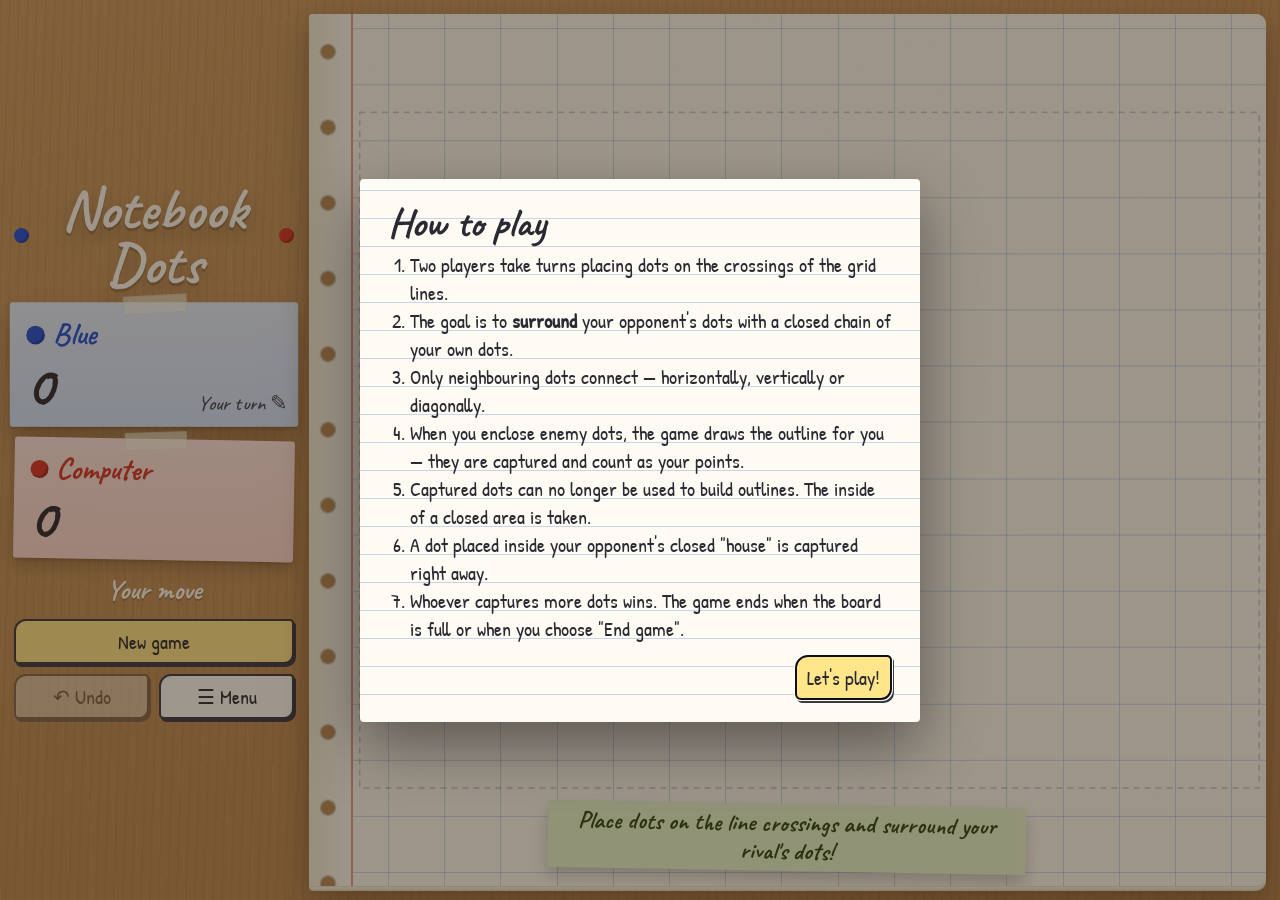
==== commit e6114fd7: "Playgama: reklamy, podpowiedź za reklamę, mała plansza domyślnie - js/platform-playgama.js: integrac" ====
--- a/index.html
+++ b/index.html
@@ -43,6 +43,7 @@
         <button id="newGame" class="btn primary" data-i18n="newGame"></button>
         <button id="undo" class="btn"><span aria-hidden="true">↶</span> <span data-i18n="undo"></span></button>
         <button id="menuBtn" class="btn"><span aria-hidden="true">☰</span> <span data-i18n="menu"></span></button>
+        <button id="hintBtn" class="btn hint-btn" hidden><span aria-hidden="true">💡</span> <span data-i18n="hintBtn"></span></button>
       </div>
     </aside>
 
--- a/css/style.css
+++ b/css/style.css
@@ -99,6 +99,8 @@
 
 .buttons { display: grid; grid-template-columns: 1fr 1fr; gap: clamp(5px, 1.2vh, 10px); }
 .buttons #newGame { grid-column: 1 / -1; }
+.buttons .hint-btn { grid-column: 1 / -1; background: #d9f5e3; }
+.btn[hidden] { display: none; }
 .btn {
   font-family: var(--hand2); font-size: clamp(15px, 2.9vh, 20px); padding: clamp(3px, .8vh, 7px) 10px;
   cursor: pointer; color: var(--ink); background: #fffef8; border: 2px solid #3a3946;
@@ -178,6 +180,7 @@
   .status { font-size: clamp(18px, 2.8vh, 26px); }
   .buttons { grid-template-columns: 1fr 1fr 1fr; }
   .buttons #newGame { grid-column: auto; }
+  .buttons .hint-btn { grid-column: 1 / -1; }
   .btn { font-size: clamp(15px, 2.2vh, 19px); }
   .form { grid-template-columns: 1fr; }
   .hint { font-size: clamp(15px, 2.2vh, 20px); max-width: 76%; }
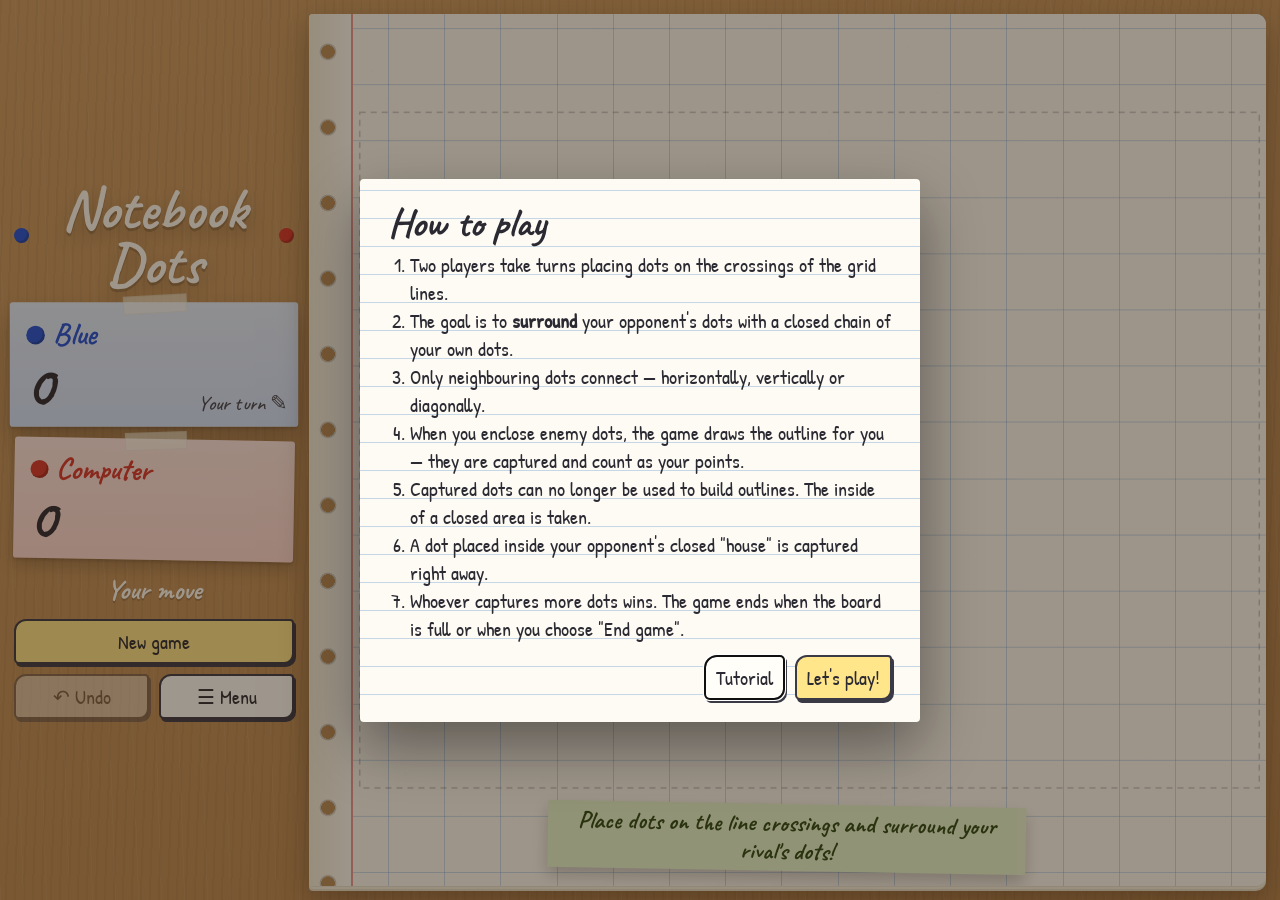
==== commit 739b3ee5: "Samouczek interaktywny, wybór koloru kropek i kto zaczyna - Menu → Samouczek: 4 kroki ze strzałką i " ====
--- a/index.html
+++ b/index.html
@@ -43,7 +43,7 @@
         <button id="newGame" class="btn primary" data-i18n="newGame"></button>
         <button id="undo" class="btn"><span aria-hidden="true">↶</span> <span data-i18n="undo"></span></button>
         <button id="menuBtn" class="btn"><span aria-hidden="true">☰</span> <span data-i18n="menu"></span></button>
-        <button id="hintBtn" class="btn hint-btn" hidden><span aria-hidden="true">💡</span> <span data-i18n="hintBtn"></span></button>
+        <button id="hintBtn" class="btn hint-btn" hidden><span data-i18n="hintBtn"></span></button>
       </div>
     </aside>
 
@@ -52,6 +52,7 @@
         <canvas id="board"></canvas>
         <div class="hint" id="hint" data-i18n="hint"></div>
         <div class="toast" id="toast"></div>
+        <div class="coach" id="coach" hidden><span class="coach-step" id="coachStep"></span><span id="coachText"></span></div>
       </div>
     </main>
   </div>
@@ -73,6 +74,15 @@
           <option value="32x24" data-i18n-size="sizeL"></option>
         </select>
       </label>
+      <label><span data-i18n="starter"></span>
+        <select id="starter">
+          <option value="p1"></option>
+          <option value="p2"></option>
+          <option value="random" data-i18n="starterRandom"></option>
+        </select>
+      </label>
+      <div class="colors"><span id="colorLabel1"></span><div class="swatches" id="sw1"></div></div>
+      <div class="colors"><span id="colorLabel2"></span><div class="swatches" id="sw2"></div></div>
       <label><span data-i18n="language"></span>
         <select id="lang"></select>
       </label>
@@ -81,6 +91,7 @@
       </label>
     </div>
     <div class="row">
+      <button id="tutorialBtn" class="btn" type="button" data-i18n="tutorial"></button>
       <button id="rulesBtn" class="btn ghost" type="button" data-i18n="rules"></button>
       <button id="endGame" class="btn ghost" type="button" data-i18n="endGame"></button>
       <button id="menuClose" class="btn primary" type="button" data-i18n="done"></button>
@@ -90,7 +101,16 @@
   <dialog id="rules" class="sheet">
     <h2 data-i18n="rulesTitle"></h2>
     <ol id="rulesList"></ol>
-    <div class="row"><button id="rulesClose" class="btn primary" type="button" data-i18n="rulesOk"></button></div>
+    <div class="row">
+      <button id="rulesTutorial" class="btn" type="button" data-i18n="tutorial"></button>
+      <button id="rulesClose" class="btn primary" type="button" data-i18n="rulesOk"></button>
+    </div>
+  </dialog>
+
+  <dialog id="tutDone" class="sheet">
+    <h2 data-i18n="tutDoneTitle"></h2>
+    <p data-i18n="tutDoneText"></p>
+    <div class="row"><button id="tutPlay" class="btn primary" type="button" data-i18n="tutPlay"></button></div>
   </dialog>
 
   <dialog id="over" class="sheet">
--- a/css/style.css
+++ b/css/style.css
@@ -56,8 +56,8 @@
   text-shadow: 0 3px 0 rgba(0,0,0,.18), 0 8px 18px rgba(0,0,0,.18);
 }
 .logo-dot { width: .26em; height: .26em; flex: none; border-radius: 50%; box-shadow: inset -2px -2px 0 rgba(0,0,0,.18); }
-.logo-dot.blue { background: var(--blue); }
-.logo-dot.red { background: var(--red); }
+.logo-dot.blue { background: var(--c1, var(--blue)); }
+.logo-dot.red { background: var(--c2, var(--red)); }
 
 .players { display: flex; flex-direction: column; gap: clamp(6px, 1.6vh, 14px); }
 .player {
@@ -65,8 +65,8 @@
   box-shadow: 0 8px 16px rgba(0,0,0,.18), 0 2px 3px rgba(0,0,0,.15);
   transition: transform .25s ease, box-shadow .25s ease;
 }
-.player.p1 { background: linear-gradient(180deg, #e3efff, #d3e4ff); transform: rotate(-1.2deg); }
-.player.p2 { background: linear-gradient(180deg, #ffe7e2, #ffd9d2); transform: rotate(1deg); }
+.player.p1 { background: linear-gradient(180deg, var(--c1-bg1, #e3efff), var(--c1-bg2, #d3e4ff)); transform: rotate(-1.2deg); }
+.player.p2 { background: linear-gradient(180deg, var(--c2-bg1, #ffe7e2), var(--c2-bg2, #ffd9d2)); transform: rotate(1deg); }
 .player::before {
   content: ''; position: absolute; top: -7px; left: 50%; width: 60px; height: 16px; margin-left: -30px;
   background: rgba(255,255,240,.55); border: 1px solid rgba(0,0,0,.05); transform: rotate(-3deg);
@@ -74,15 +74,15 @@
 .player.active { transform: rotate(0) scale(1.03); box-shadow: 0 14px 24px rgba(0,0,0,.24), 0 2px 3px rgba(0,0,0,.15); }
 .player-head { display: flex; align-items: center; gap: 8px; }
 .ink { width: clamp(12px, 2.2vh, 18px); height: clamp(12px, 2.2vh, 18px); border-radius: 50%; flex: none; box-shadow: inset -2px -2px 0 rgba(0,0,0,.2); }
-.ink.blue { background: var(--blue); }
-.ink.red { background: var(--red); }
+.ink.blue { background: var(--c1, var(--blue)); }
+.ink.red { background: var(--c2, var(--red)); }
 .name {
   font-family: var(--hand); font-weight: 700; font-size: clamp(18px, 3.8vh, 30px); border: 0; background: transparent;
   width: 100%; min-width: 0; padding: 0; outline: none; border-bottom: 2px dashed transparent;
 }
 .name:focus { border-bottom-color: rgba(0,0,0,.25); }
-.p1 .name { color: var(--blue); }
-.p2 .name { color: var(--red); }
+.p1 .name { color: var(--c1, var(--blue)); }
+.p2 .name { color: var(--c2, var(--red)); }
 .score { font-family: var(--hand); font-weight: 700; font-size: clamp(28px, 8vh, 58px); line-height: 1; }
 .score.bump { animation: bump .5s ease; }
 @keyframes bump { 40% { transform: scale(1.35) rotate(-4deg); } }
@@ -146,6 +146,24 @@
   padding: 6px 14px; font-size: clamp(16px, 3.3vh, 24px); line-height: 1.15;
 }
 .hint.hidden { opacity: 0; transform: translate(-50%, 16px) rotate(1deg); }
+.coach {
+  position: absolute; left: 50%; bottom: 14px; transform: translate(-50%, 0) rotate(-1deg); max-width: 88%;
+  background: #fff3a6; color: var(--ink); padding: 8px 16px; font-family: var(--hand); font-weight: 700;
+  font-size: clamp(17px, 3.4vh, 25px); line-height: 1.2; text-align: center; pointer-events: none;
+  box-shadow: 0 8px 16px rgba(0,0,0,.22);
+}
+.coach[hidden] { display: none; }
+.coach-step { display: block; font-size: .7em; opacity: .6; }
+.coach.nudge { animation: nudge .45s ease; }
+@keyframes nudge { 20%, 60% { transform: translate(-53%, 0) rotate(-2deg); } 40%, 80% { transform: translate(-47%, 0) rotate(0deg); } }
+.colors { display: flex; flex-direction: column; gap: 4px; }
+.swatches { display: flex; gap: 6px; flex-wrap: wrap; }
+.swatch {
+  width: 28px; height: 28px; border-radius: 50%; border: 2px solid #3a3946; cursor: pointer; padding: 0;
+  box-shadow: inset -3px -3px 0 rgba(0,0,0,.2); transition: transform .1s;
+}
+.swatch:hover { transform: scale(1.1); }
+.swatch.selected { outline: 3px solid #3a3946; outline-offset: 2px; }
 
 /* ---------- okna dialogowe ---------- */
 dialog.sheet {
